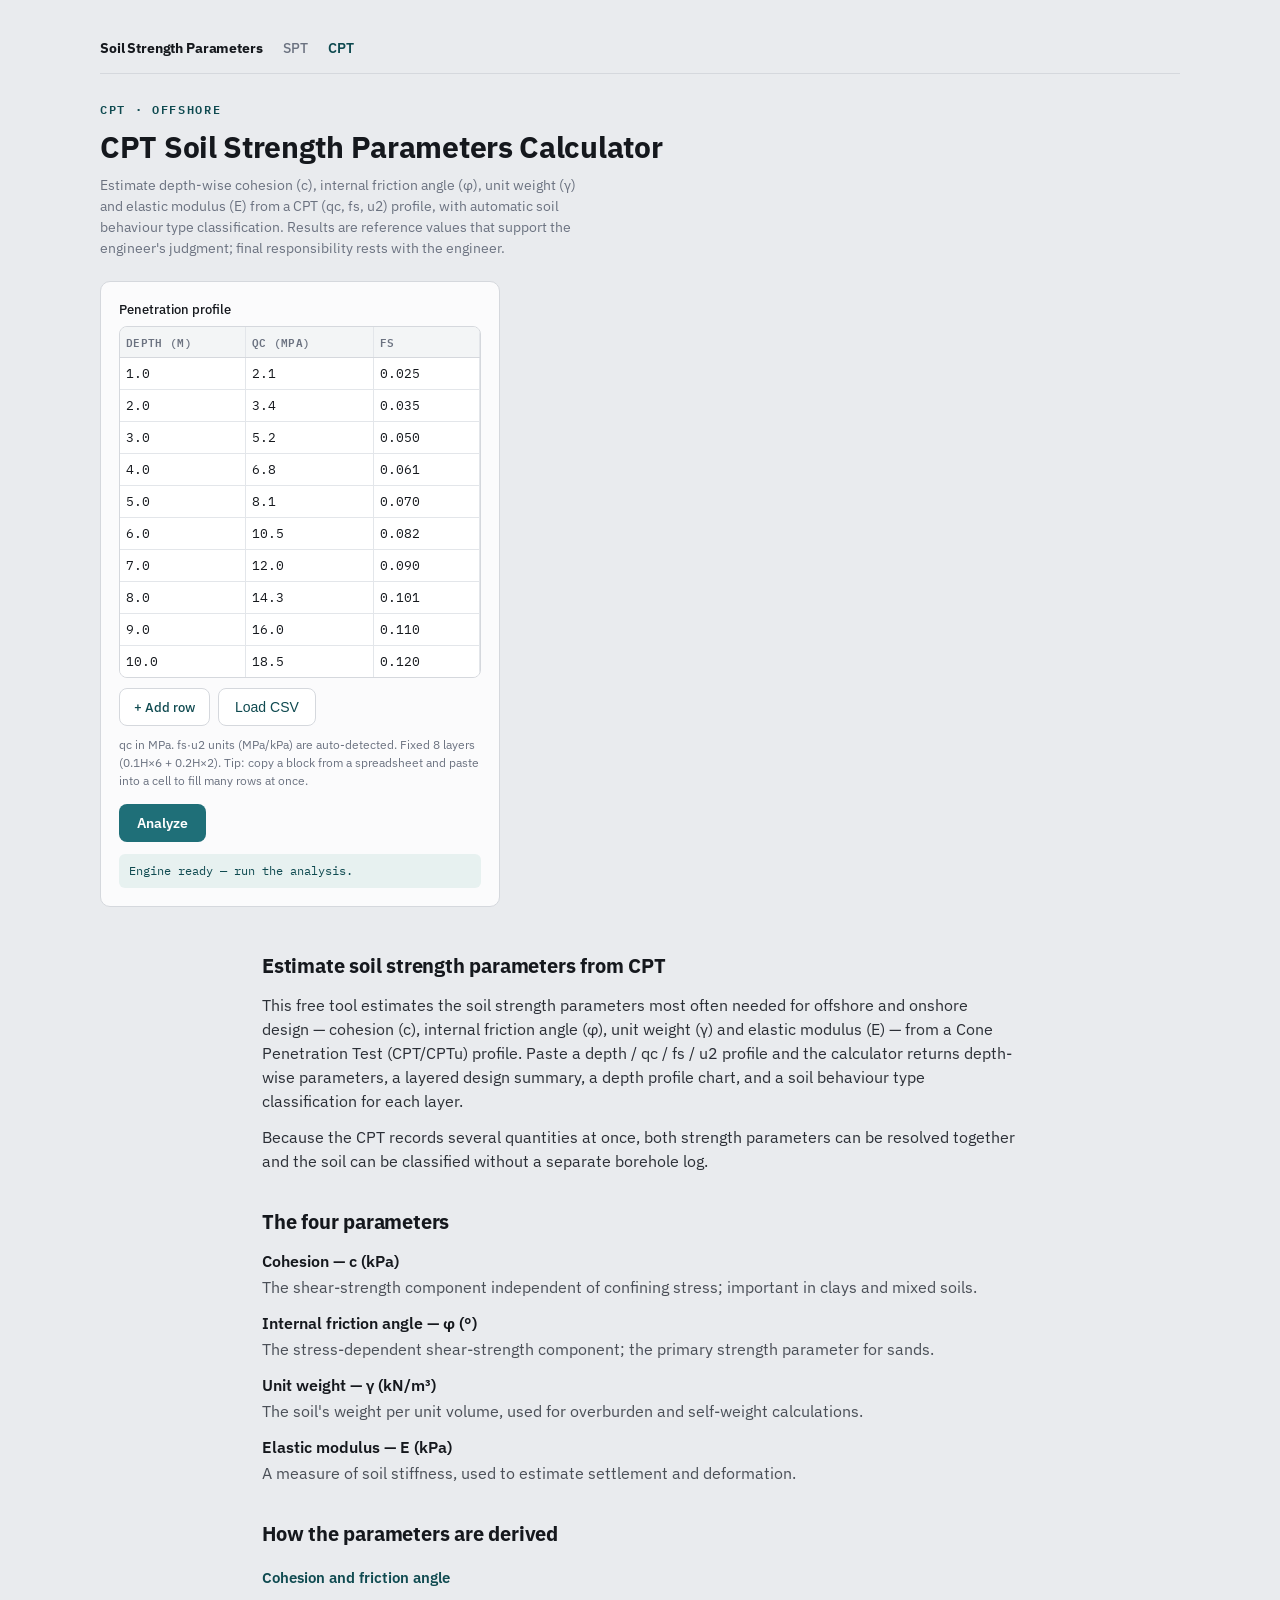
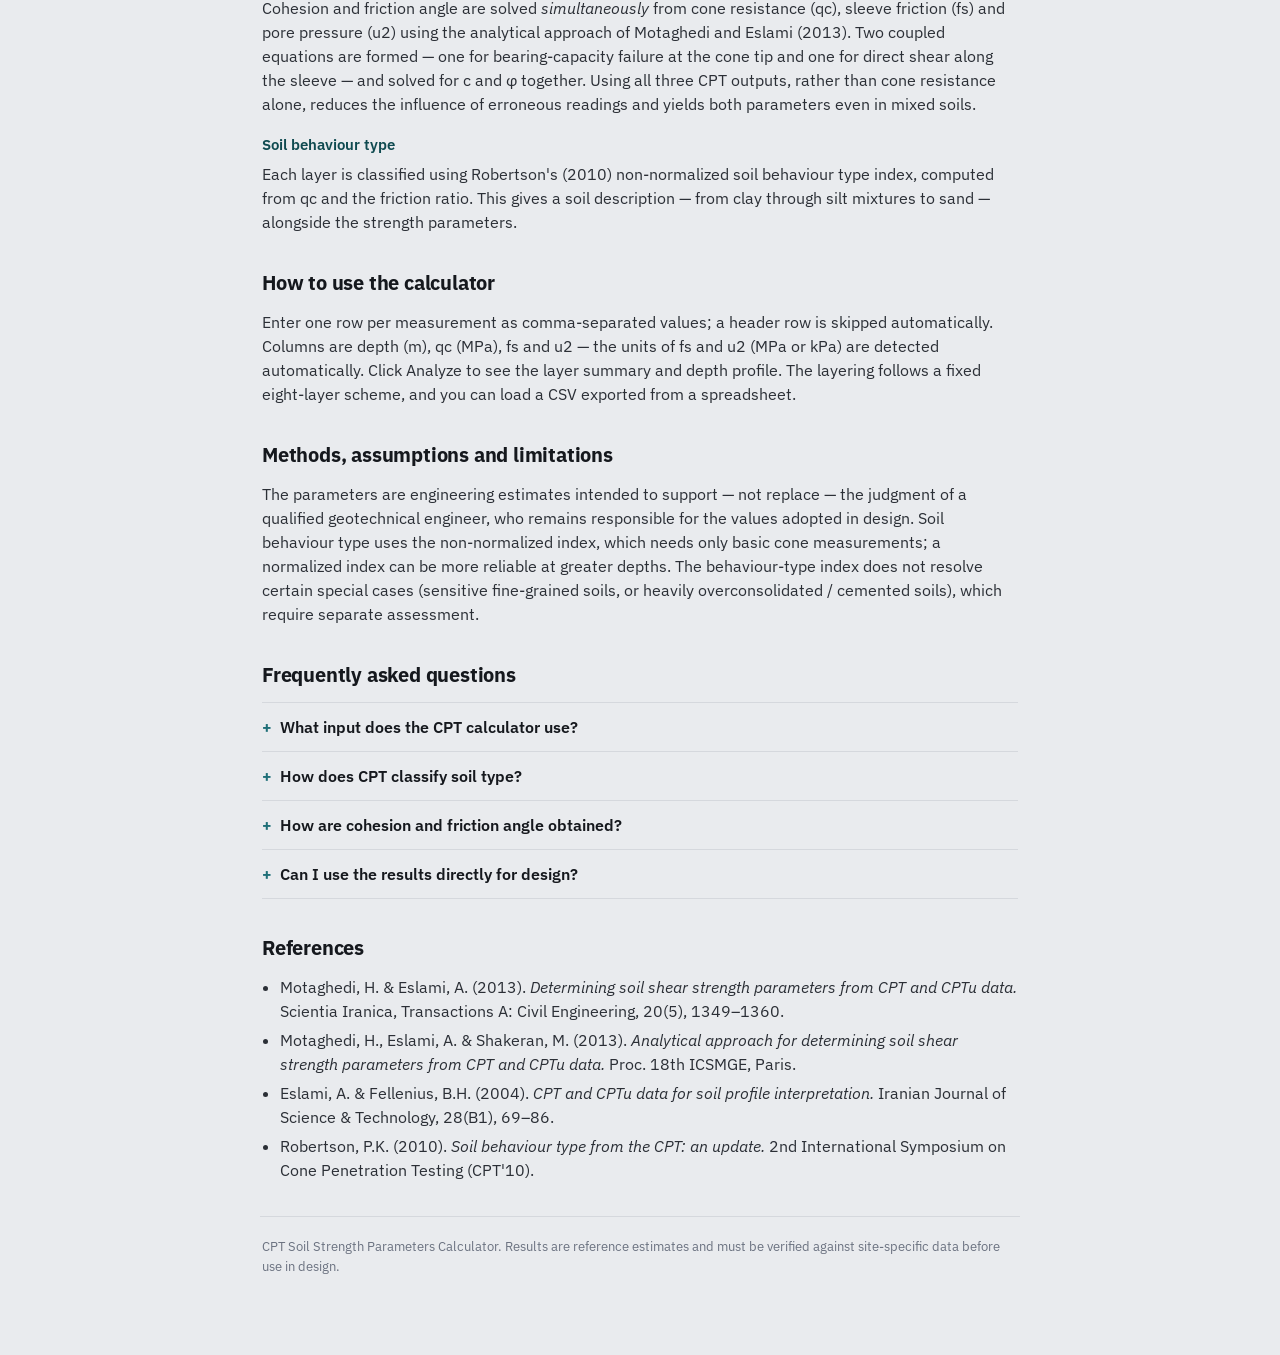
==== cpt.html @ 76f313d6 "fix laptop grid overflow, pin table width" ====
<!doctype html>
<html lang="en">
<head>
<meta charset="utf-8">
<meta name="viewport" content="width=device-width, initial-scale=1">
<title>CPT Soil Strength Parameters Calculator — c, φ, γ, E &amp; soil type</title>
<meta name="description" content="Free browser tool to estimate soil strength parameters — cohesion (c), friction angle (φ), unit weight (γ), elastic modulus (E) — from a CPT (qc, fs, u2) profile, with Robertson soil behaviour type classification.">
<meta name="keywords" content="CPT soil strength parameters, CPT cohesion friction angle, CPT soil behaviour type, CPTu shear strength, geotechnical design parameters">
<link rel="canonical" href="https://soil-strength-tools.pages.dev/cpt.html">
<meta property="og:type" content="website">
<meta property="og:title" content="CPT Soil Strength Parameters Calculator">
<meta property="og:description" content="Estimate cohesion, friction angle, unit weight and elastic modulus from a CPT profile, with soil behaviour type classification.">
<meta property="og:url" content="https://soil-strength-tools.pages.dev/cpt.html">
<meta name="twitter:card" content="summary">
<script type="application/ld+json">
{"@context":"https://schema.org","@type":"SoftwareApplication","name":"CPT Soil Strength Parameters Calculator","applicationCategory":"EngineeringApplication","operatingSystem":"Web browser","description":"Estimates soil strength parameters (cohesion, friction angle, unit weight, elastic modulus) from a CPT (qc, fs, u2) profile, with Robertson soil behaviour type classification.","offers":{"@type":"Offer","price":"0","priceCurrency":"USD"}}
</script>
<script type="application/ld+json">
{"@context":"https://schema.org","@type":"FAQPage","mainEntity":[
{"@type":"Question","name":"What input does the CPT calculator use?","acceptedAnswer":{"@type":"Answer","text":"One row per measurement: depth (m), qc (MPa), fs and u2 (units auto-detected). Outputs are cohesion c (kPa), friction angle phi (degrees), unit weight gamma (kN/m3), elastic modulus E (kPa) and soil behaviour type."}},
{"@type":"Question","name":"How does CPT classify soil type?","acceptedAnswer":{"@type":"Answer","text":"Because the CPT measures cone resistance, sleeve friction and pore pressure together, soil behaviour type can be classified automatically. This tool uses Robertson's (2010) non-normalized soil behaviour type index."}},
{"@type":"Question","name":"How are cohesion and friction angle obtained?","acceptedAnswer":{"@type":"Answer","text":"Both are solved simultaneously from qc, fs and u2 using the analytical bearing-capacity approach of Motaghedi and Eslami (2013), which combines tip bearing-capacity failure with direct shear along the sleeve."}},
{"@type":"Question","name":"Can I use the results directly for design?","acceptedAnswer":{"@type":"Answer","text":"The values are reference estimates that support engineering judgment. A qualified geotechnical engineer should verify them against site-specific data before use in design."}}
]}
</script>
<link rel="preconnect" href="https://fonts.googleapis.com">
<link rel="preconnect" href="https://fonts.gstatic.com" crossorigin>
<link href="https://fonts.googleapis.com/css2?family=IBM+Plex+Mono:wght@400;500;600&family=IBM+Plex+Sans:wght@400;500;600;700&display=swap" rel="stylesheet">
<link rel="stylesheet" href="./styles.css?v=4">
</head>
<body>
<nav class="nav">
  <a class="brand" href="./index.html">Soil Strength Parameters</a>
  <a href="./spt.html">SPT</a>
  <a href="./cpt.html" class="active">CPT</a>
  <span class="spacer"></span>
</nav>

<div class="wrap">
  <header>
    <p class="eyebrow">CPT · Offshore</p>
    <h1>CPT Soil Strength Parameters Calculator</h1>
    <p class="sub">Estimate depth-wise cohesion (c), internal friction angle (φ), unit weight (γ) and elastic modulus (E) from a CPT (qc, fs, u2) profile, with automatic soil behaviour type classification. Results are reference values that support the engineer's judgment; final responsibility rests with the engineer.</p>
  </header>

  <div class="grid">
    <section class="card">
      <label class="field">Penetration profile</label>
      <div class="tablewrap"><table class="input-table" id="inputTable"></table></div>
      <div class="table-controls">
        <button class="addbtn" id="addrow" type="button">+ Add row</button>
        <button class="filebtn" id="pick" type="button">Load CSV</button>
        <input id="file" type="file" accept=".csv,text/csv" hidden>
      </div>
      <p class="hint">qc in MPa. fs·u2 units (MPa/kPa) are auto-detected. Fixed 8 layers (0.1H×6 + 0.2H×2). Tip: copy a block from a spreadsheet and paste into a cell to fill many rows at once.</p>
      <div class="row">
        <button class="go" id="run" disabled>Analyze</button>
      </div>
      <div id="status" class="status warn">Loading engine…</div>
    </section>

    <section class="card results" id="results">
      <h2>Depth Profile</h2>
      <div class="legend hidden" id="legend"></div>
      <div class="scroll"><div id="chart"></div></div>
      <h2 style="margin-top:22px">Layer Summary</h2>
      <div class="scroll"><table id="table"></table></div>
    </section>
  </div>

  <article class="content">
    <section>
      <h2>Estimate soil strength parameters from CPT</h2>
      <p>This free tool estimates the soil strength parameters most often needed for offshore and onshore design — cohesion (c), internal friction angle (φ), unit weight (γ) and elastic modulus (E) — from a Cone Penetration Test (CPT/CPTu) profile. Paste a depth / qc / fs / u2 profile and the calculator returns depth-wise parameters, a layered design summary, a depth profile chart, and a soil behaviour type classification for each layer.</p>
      <p>Because the CPT records several quantities at once, both strength parameters can be resolved together and the soil can be classified without a separate borehole log.</p>
    </section>

    <section>
      <h2>The four parameters</h2>
      <dl>
        <dt>Cohesion — c (kPa)</dt>
        <dd>The shear-strength component independent of confining stress; important in clays and mixed soils.</dd>
        <dt>Internal friction angle — φ (°)</dt>
        <dd>The stress-dependent shear-strength component; the primary strength parameter for sands.</dd>
        <dt>Unit weight — γ (kN/m³)</dt>
        <dd>The soil's weight per unit volume, used for overburden and self-weight calculations.</dd>
        <dt>Elastic modulus — E (kPa)</dt>
        <dd>A measure of soil stiffness, used to estimate settlement and deformation.</dd>
      </dl>
    </section>

    <section>
      <h2>How the parameters are derived</h2>
      <h3>Cohesion and friction angle</h3>
      <p>Cohesion and friction angle are solved <em>simultaneously</em> from cone resistance (qc), sleeve friction (fs) and pore pressure (u2) using the analytical approach of Motaghedi and Eslami (2013). Two coupled equations are formed — one for bearing-capacity failure at the cone tip and one for direct shear along the sleeve — and solved for c and φ together. Using all three CPT outputs, rather than cone resistance alone, reduces the influence of erroneous readings and yields both parameters even in mixed soils.</p>
      <h3>Soil behaviour type</h3>
      <p>Each layer is classified using Robertson's (2010) non-normalized soil behaviour type index, computed from qc and the friction ratio. This gives a soil description — from clay through silt mixtures to sand — alongside the strength parameters.</p>
    </section>

    <section>
      <h2>How to use the calculator</h2>
      <p>Enter one row per measurement as comma-separated values; a header row is skipped automatically. Columns are depth (m), qc (MPa), fs and u2 — the units of fs and u2 (MPa or kPa) are detected automatically. Click Analyze to see the layer summary and depth profile. The layering follows a fixed eight-layer scheme, and you can load a CSV exported from a spreadsheet.</p>
    </section>

    <section>
      <h2>Methods, assumptions and limitations</h2>
      <p>The parameters are engineering estimates intended to support — not replace — the judgment of a qualified geotechnical engineer, who remains responsible for the values adopted in design. Soil behaviour type uses the non-normalized index, which needs only basic cone measurements; a normalized index can be more reliable at greater depths. The behaviour-type index does not resolve certain special cases (sensitive fine-grained soils, or heavily overconsolidated / cemented soils), which require separate assessment.</p>
    </section>

    <section>
      <h2>Frequently asked questions</h2>
      <div class="faq">
        <details><summary>What input does the CPT calculator use?</summary>
          <p>One row per measurement: depth (m), qc (MPa), fs and u2 (units auto-detected). Outputs are cohesion c (kPa), friction angle φ (°), unit weight γ (kN/m³), elastic modulus E (kPa) and soil behaviour type.</p></details>
        <details><summary>How does CPT classify soil type?</summary>
          <p>Because the CPT measures cone resistance, sleeve friction and pore pressure together, soil behaviour type can be classified automatically. This tool uses Robertson's (2010) non-normalized soil behaviour type index.</p></details>
        <details><summary>How are cohesion and friction angle obtained?</summary>
          <p>Both are solved simultaneously from qc, fs and u2 using the analytical bearing-capacity approach of Motaghedi and Eslami (2013), which combines tip bearing-capacity failure with direct shear along the sleeve.</p></details>
        <details><summary>Can I use the results directly for design?</summary>
          <p>The values are reference estimates that support engineering judgment. A qualified geotechnical engineer should verify them against site-specific data before use in design.</p></details>
      </div>
    </section>

    <section>
      <h2>References</h2>
      <ul>
        <li>Motaghedi, H. &amp; Eslami, A. (2013). <em>Determining soil shear strength parameters from CPT and CPTu data.</em> Scientia Iranica, Transactions A: Civil Engineering, 20(5), 1349–1360.</li>
        <li>Motaghedi, H., Eslami, A. &amp; Shakeran, M. (2013). <em>Analytical approach for determining soil shear strength parameters from CPT and CPTu data.</em> Proc. 18th ICSMGE, Paris.</li>
        <li>Eslami, A. &amp; Fellenius, B.H. (2004). <em>CPT and CPTu data for soil profile interpretation.</em> Iranian Journal of Science &amp; Technology, 28(B1), 69–86.</li>
        <li>Robertson, P.K. (2010). <em>Soil behaviour type from the CPT: an update.</em> 2nd International Symposium on Cone Penetration Testing (CPT'10).</li>
      </ul>
    </section>
  </article>
</div>

<footer>
  CPT Soil Strength Parameters Calculator. Results are reference estimates and must be verified against site-specific data before use in design.
</footer>

<script type="module">
  import { initTool } from './app.js?v=4';
  initTool({
    engine: './cpt_core.js',
    soilColumn: false, sbtColumn: true,
    columns: [
      { key: 'depth', label: 'Depth (m)', type: 'number', width: 78 },
      { key: 'qc',    label: 'qc (MPa)',  type: 'number', width: 80 },
      { key: 'fs',    label: 'fs',        type: 'number', width: 66 },
      { key: 'u2',    label: 'u2',        type: 'number', width: 66 },
    ],
    rows: [
      { depth: '1.0',  qc: '2.1',  fs: '0.025', u2: '0.10' },
      { depth: '2.0',  qc: '3.4',  fs: '0.035', u2: '0.15' },
      { depth: '3.0',  qc: '5.2',  fs: '0.050', u2: '0.20' },
      { depth: '4.0',  qc: '6.8',  fs: '0.061', u2: '0.22' },
      { depth: '5.0',  qc: '8.1',  fs: '0.070', u2: '0.25' },
      { depth: '6.0',  qc: '10.5', fs: '0.082', u2: '0.28' },
      { depth: '7.0',  qc: '12.0', fs: '0.090', u2: '0.30' },
      { depth: '8.0',  qc: '14.3', fs: '0.101', u2: '0.33' },
      { depth: '9.0',  qc: '16.0', fs: '0.110', u2: '0.35' },
      { depth: '10.0', qc: '18.5', fs: '0.120', u2: '0.38' },
    ],
  });
</script>
</body>
</html>
---- styles.css ----
:root{
  --bg:#E9EBEE; --panel:#FBFBFC; --ink:#15181D; --muted:#6B7280;
  --line:#D5D8DD; --grid:#E3E6EA;
  --clay:#1F6F78; --sand:#C9A14A; --neutral:#9AA3AB;
  --action:#1F6F78; --action-ink:#0F4A50;
  --radius:10px;
  --sans:'IBM Plex Sans',system-ui,-apple-system,sans-serif;
  --mono:'IBM Plex Mono',ui-monospace,'SF Mono',Menlo,monospace;
}
*{box-sizing:border-box}
html,body{margin:0}
body{background:var(--bg);color:var(--ink);font-family:var(--sans);line-height:1.5;
  -webkit-font-smoothing:antialiased;padding:clamp(16px,3vw,40px)}
.wrap{max-width:1080px;margin:0 auto}

/* top nav */
.nav{max-width:1080px;margin:0 auto 26px;display:flex;align-items:center;gap:20px;font-size:14px;
  border-bottom:1px solid var(--line);padding-bottom:14px}
.nav .brand{font-weight:700;letter-spacing:-.01em;text-decoration:none;color:var(--ink)}
.nav a{color:var(--muted);text-decoration:none;font-weight:500}
.nav a:hover{color:var(--ink)}
.nav a.active{color:var(--action-ink);font-weight:600}
.nav .spacer{flex:1}

header{margin-bottom:22px}
.eyebrow{font-family:var(--mono);font-size:12px;letter-spacing:.14em;text-transform:uppercase;
  color:var(--action-ink);font-weight:600;margin:0 0 6px}
h1{font-size:clamp(22px,3.5vw,30px);font-weight:700;margin:0;letter-spacing:-.01em}
.sub{color:var(--muted);margin:6px 0 0;max-width:62ch;font-size:14px}

.grid{display:grid;grid-template-columns:400px minmax(0,1fr);gap:20px;align-items:start}
.grid > *{min-width:0}
@media (max-width:820px){.grid{grid-template-columns:1fr}}

.card{background:var(--panel);border:1px solid var(--line);border-radius:var(--radius);padding:18px}
.card h2{font-size:13px;font-weight:600;margin:0 0 12px;letter-spacing:.02em;
  font-family:var(--mono);text-transform:uppercase;color:var(--muted)}

/* hub method cards */
.methods{display:grid;grid-template-columns:1fr 1fr;gap:20px;margin-top:8px}
@media (max-width:700px){.methods{grid-template-columns:1fr}}
.method{display:block;text-decoration:none;color:inherit;background:var(--panel);border:1px solid var(--line);
  border-radius:var(--radius);padding:22px;transition:border-color .15s, box-shadow .15s}
.method:hover{border-color:var(--action);box-shadow:0 2px 10px rgba(0,0,0,.05)}
.method .k{font-family:var(--mono);font-size:12px;letter-spacing:.1em;text-transform:uppercase;color:var(--action-ink);font-weight:600}
.method h2{font-size:19px;font-weight:700;margin:8px 0 6px}
.method p{margin:0;color:#4a4f57;font-size:14px}
.method .go-link{display:inline-block;margin-top:14px;color:var(--action-ink);font-weight:600;font-size:14px}

label.field{display:block;font-size:13px;font-weight:500;margin:0 0 6px}
textarea{width:100%;min-height:200px;resize:vertical;font-family:var(--mono);font-size:13px;
  border:1px solid var(--line);border-radius:8px;padding:10px;background:#fff;color:var(--ink);line-height:1.55}
.row{display:flex;gap:12px;align-items:end;margin-top:14px;flex-wrap:wrap}
.num{display:flex;flex-direction:column;gap:6px}
.num input{width:96px;font-family:var(--mono);font-size:14px;padding:8px 10px;border:1px solid var(--line);border-radius:8px;background:#fff}
.hint{font-size:12px;color:var(--muted);margin-top:10px}
.hint code{font-family:var(--mono);background:#EEF0F2;padding:1px 5px;border-radius:4px}

button.go{font-family:var(--sans);font-weight:600;font-size:14px;cursor:pointer;background:var(--action);
  color:#fff;border:none;border-radius:8px;padding:10px 18px;transition:background .15s}
button.go:hover{background:var(--action-ink)}
button.go:disabled{background:#9AA3AB;cursor:not-allowed}
.filebtn{background:#fff;color:var(--action-ink);border:1px solid var(--line);font-weight:500;
  border-radius:8px;padding:10px 16px;cursor:pointer;font-size:14px}
.filebtn:hover{background:#F3F5F6}
:focus-visible{outline:2px solid var(--action);outline-offset:2px}

.status{font-family:var(--mono);font-size:12px;margin-top:12px;padding:8px 10px;border-radius:6px}
.status.ok{background:#E7F1F0;color:var(--action-ink)}
.status.warn{background:#FBF0E6;color:#8A4B1F}
.status.err{background:#FBE9E9;color:#9B2C2C}

.results{display:none}
.results.show{display:block}
.legend{display:flex;gap:18px;font-size:12px;color:var(--muted);margin:0 0 10px;font-family:var(--mono);flex-wrap:wrap}
.legend.hidden{display:none}
.swatch{display:inline-block;width:11px;height:11px;border-radius:2px;vertical-align:middle;margin-right:5px}

.scroll{overflow-x:auto}
table{border-collapse:collapse;width:100%;font-family:var(--mono);font-size:13px;min-width:520px}
th,td{text-align:right;padding:7px 12px;border-bottom:1px solid var(--grid);white-space:nowrap}
th{color:var(--muted);font-weight:600;font-size:11px;letter-spacing:.04em;text-transform:uppercase;border-bottom:1px solid var(--line)}
th.l,td.l{text-align:left}
td.soil-clay{color:var(--clay);font-weight:600}
td.soil-sand{color:var(--sand);font-weight:600}
tbody tr:hover{background:#F4F6F7}

svg{display:block;max-width:100%;height:auto}
.panel-title{font-family:var(--mono);font-size:11px;fill:var(--muted);font-weight:600}
.axis-label{font-family:var(--mono);font-size:10px;fill:var(--muted)}
.gridline{stroke:var(--grid);stroke-width:1}
.curve{fill:none;stroke-width:1.8}

/* SEO content */
.content{max-width:760px;margin:44px auto 0;padding:0 2px}
.content section{margin-bottom:34px}
.content h2{font-size:20px;font-weight:700;letter-spacing:-.01em;margin:0 0 12px}
.content h3{font-size:15px;font-weight:600;margin:18px 0 6px;color:var(--action-ink)}
.content p{margin:0 0 12px;color:#2b2f36}
.content dl{margin:0}
.content dt{font-weight:600;margin-top:12px}
.content dd{margin:2px 0 0 0;color:#4a4f57}
.content ul{margin:0;padding-left:18px;color:#2b2f36}
.content li{margin:5px 0}
.content a{color:var(--action-ink)}
.faq details{border-top:1px solid var(--line);padding:12px 0}
.faq details:last-child{border-bottom:1px solid var(--line)}
.faq summary{font-weight:600;cursor:pointer;list-style:none;display:flex;gap:8px}
.faq summary::-webkit-details-marker{display:none}
.faq summary::before{content:'+';color:var(--action);font-weight:700}
.faq details[open] summary::before{content:'\2013'}
.faq p{margin:10px 0 2px;color:#4a4f57}
footer{max-width:760px;margin:24px auto 40px;padding:20px 2px 0;border-top:1px solid var(--line);font-size:13px;color:var(--muted)}

/* editable input table */
.tablewrap{border:1px solid var(--line);border-radius:8px;overflow-x:auto;background:#fff;width:fit-content;max-width:100%}
table.input-table{width:auto;border-collapse:collapse;table-layout:fixed;font-family:var(--mono);font-size:13px}
table.input-table th{background:#F3F5F6;color:var(--muted);font-weight:600;font-size:11px;
  text-transform:uppercase;letter-spacing:.03em;padding:7px 6px !important;text-align:left !important;border-bottom:1px solid var(--line);border-right:1px solid var(--grid);white-space:nowrap;overflow:hidden;text-overflow:ellipsis}
table.input-table td{padding:0 !important;border-bottom:1px solid var(--grid);border-right:1px solid var(--grid);white-space:normal !important}
table.input-table th:last-child,table.input-table td:last-child{border-right:none}
table.input-table tbody tr:last-child td{border-bottom:none}
table.input-table input,table.input-table select{
  width:100%;min-width:0;border:none;background:transparent;font-family:var(--mono);font-size:13px;
  padding:7px 6px;color:var(--ink)}
table.input-table select{cursor:pointer}
table.input-table input:focus,table.input-table select:focus{outline:2px solid var(--action);outline-offset:-2px;border-radius:4px}
table.input-table th:last-child,table.input-table td.rm{width:34px;text-align:center;padding-left:0;padding-right:0}
.rmbtn{border:none;background:transparent;color:var(--muted);cursor:pointer;font-size:16px;line-height:1;padding:6px 8px}
.rmbtn:hover{color:#9B2C2C}
.table-controls{display:flex;gap:8px;margin-top:10px;flex-wrap:wrap}
.addbtn{background:#fff;color:var(--action-ink);border:1px solid var(--line);font-weight:500;
  border-radius:8px;padding:8px 14px;cursor:pointer;font-size:13px;font-family:var(--sans)}
.addbtn:hover{background:#F3F5F6}
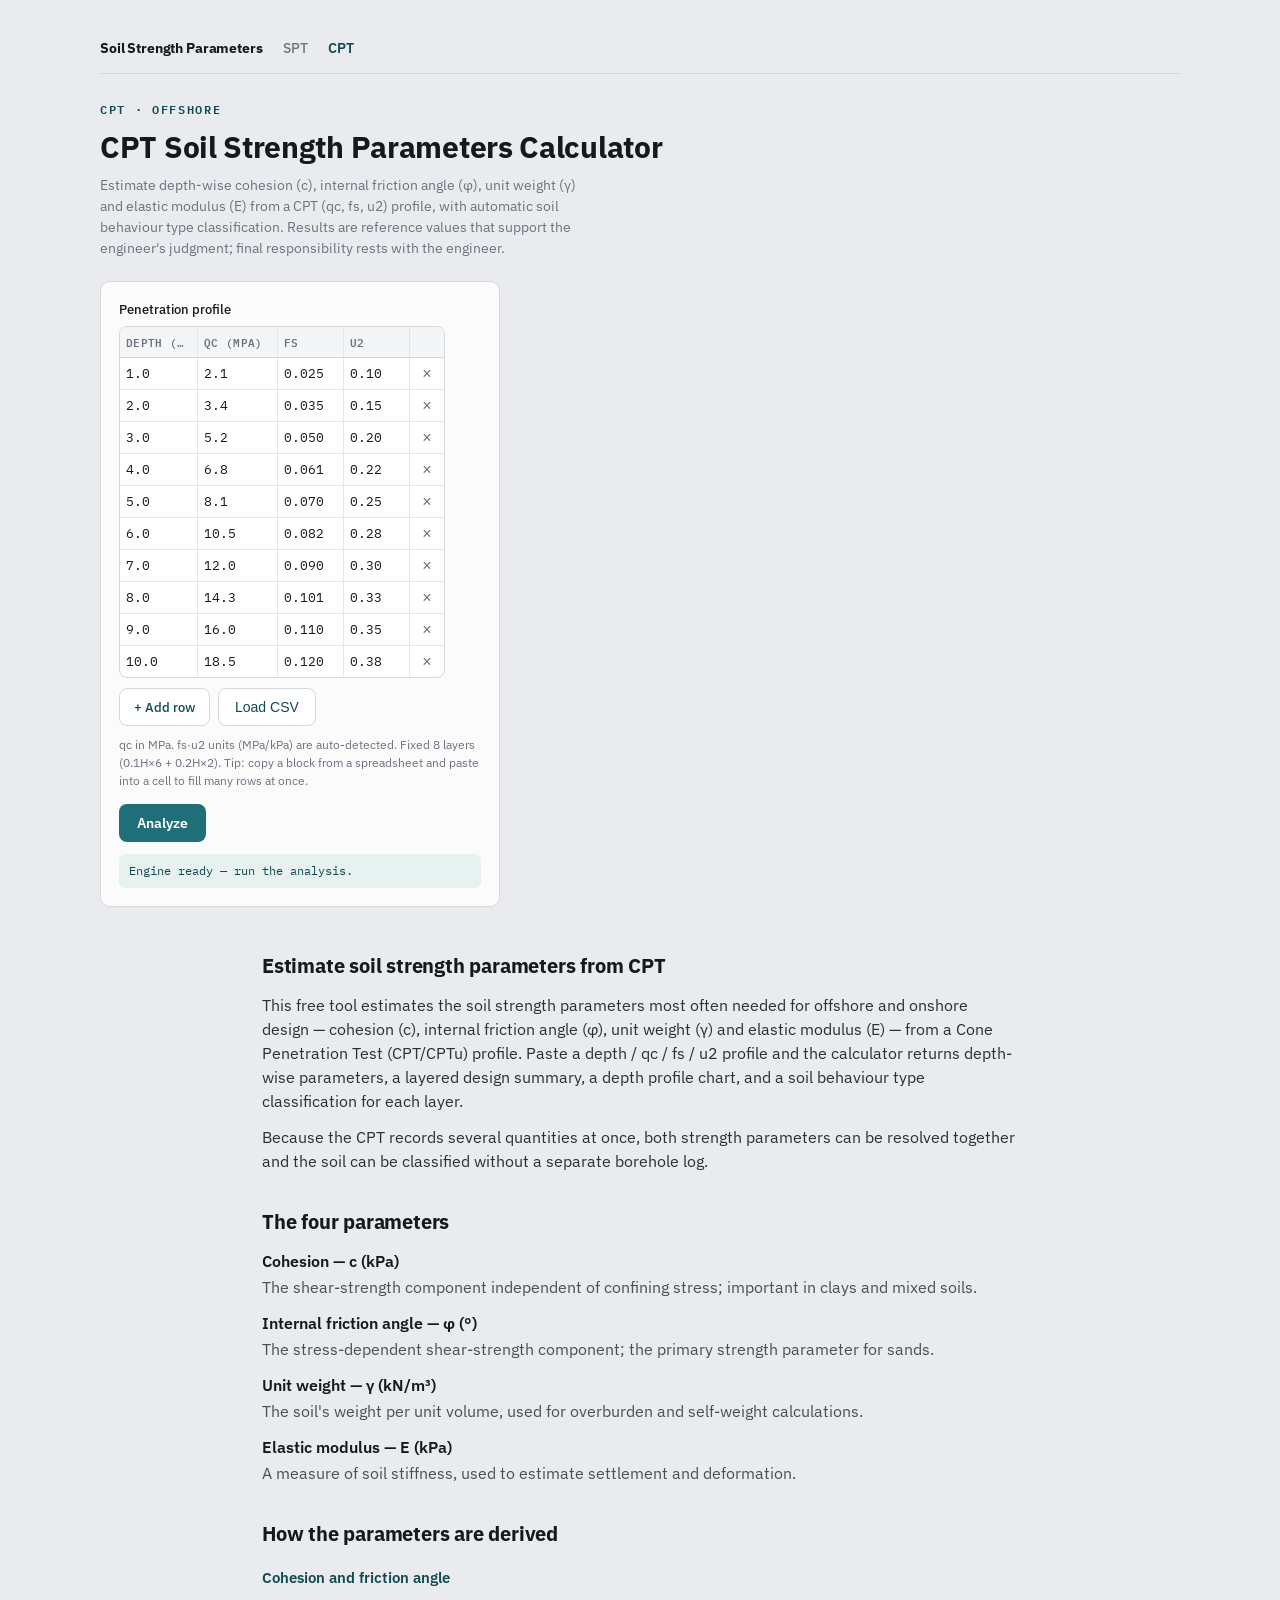
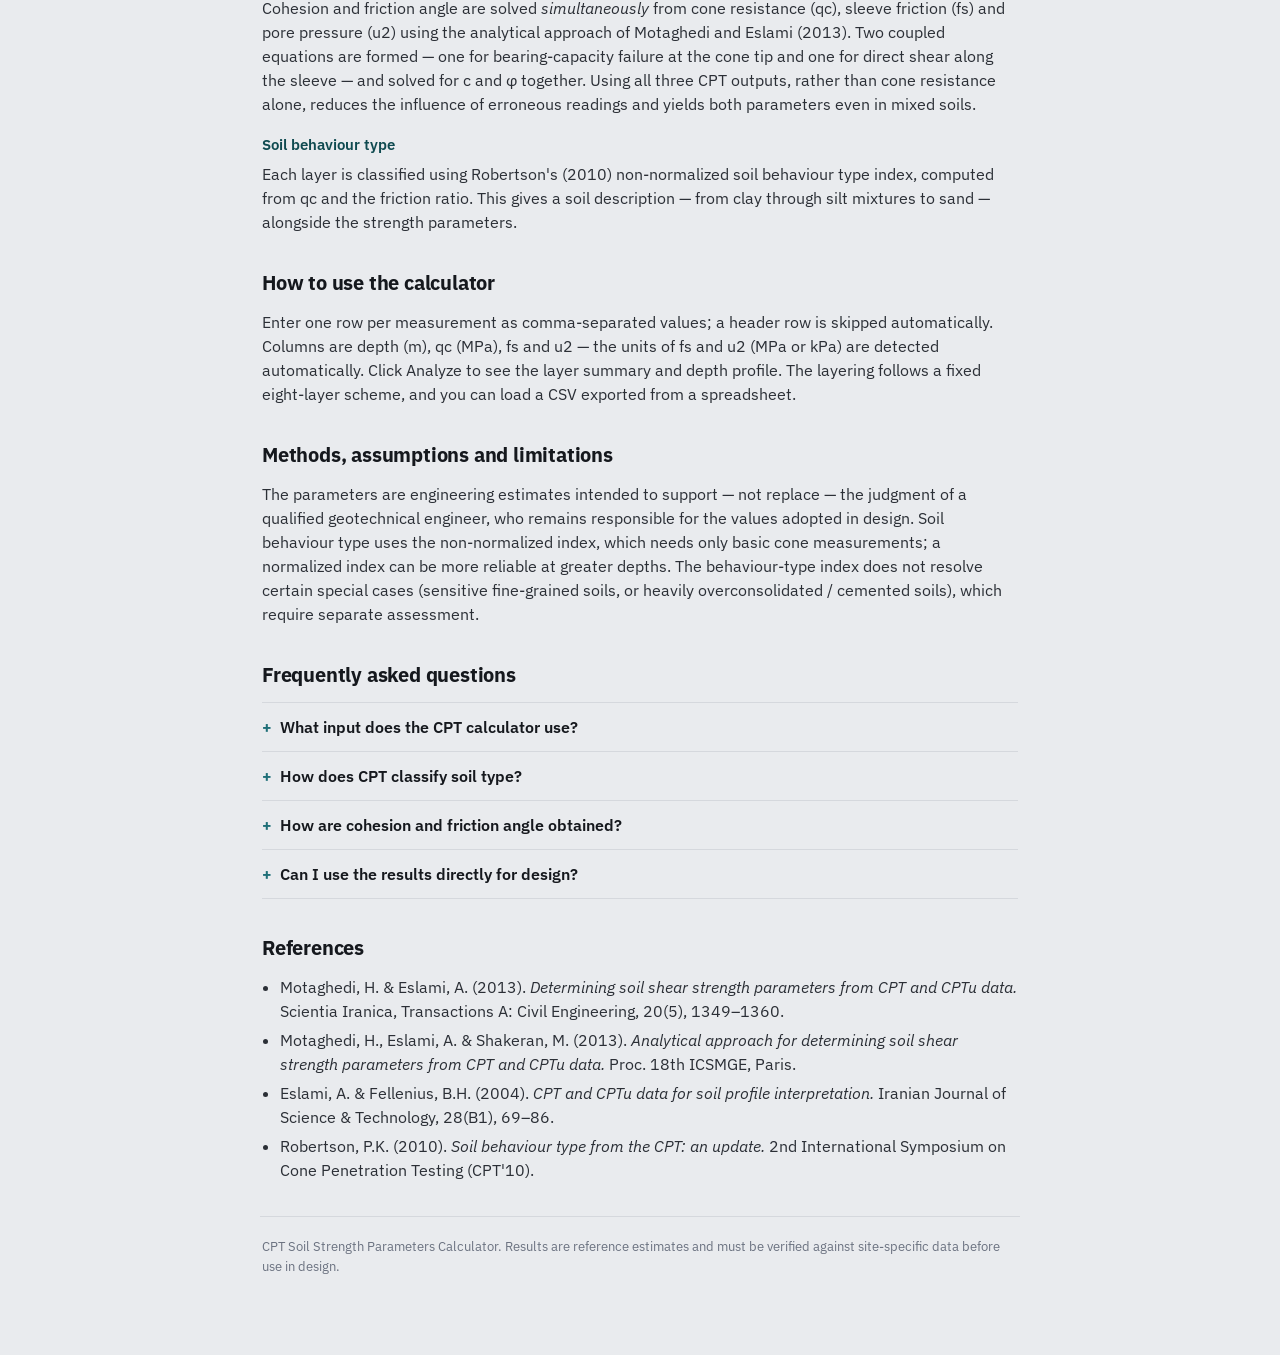
==== commit bff6527c: "replace table input with CSS grid (no overflow)" ====
--- a/cpt.html
+++ b/cpt.html
@@ -26,7 +26,7 @@
 <link rel="preconnect" href="https://fonts.googleapis.com">
 <link rel="preconnect" href="https://fonts.gstatic.com" crossorigin>
 <link href="https://fonts.googleapis.com/css2?family=IBM+Plex+Mono:wght@400;500;600&family=IBM+Plex+Sans:wght@400;500;600;700&display=swap" rel="stylesheet">
-<link rel="stylesheet" href="./styles.css?v=4">
+<link rel="stylesheet" href="./styles.css?v=5">
 </head>
 <body>
 <nav class="nav">
@@ -46,7 +46,7 @@
   <div class="grid">
     <section class="card">
       <label class="field">Penetration profile</label>
-      <div class="tablewrap"><table class="input-table" id="inputTable"></table></div>
+      <div class="tablewrap"><div class="input-grid" id="inputTable"></div></div>
       <div class="table-controls">
         <button class="addbtn" id="addrow" type="button">+ Add row</button>
         <button class="filebtn" id="pick" type="button">Load CSV</button>
@@ -138,7 +138,7 @@
 </footer>
 
 <script type="module">
-  import { initTool } from './app.js?v=4';
+  import { initTool } from './app.js?v=5';
   initTool({
     engine: './cpt_core.js',
     soilColumn: false, sbtColumn: true,
--- a/styles.css
+++ b/styles.css
@@ -113,19 +113,18 @@
 footer{max-width:760px;margin:24px auto 40px;padding:20px 2px 0;border-top:1px solid var(--line);font-size:13px;color:var(--muted)}
 
 /* editable input table */
-.tablewrap{border:1px solid var(--line);border-radius:8px;overflow-x:auto;background:#fff;width:fit-content;max-width:100%}
-table.input-table{width:auto;border-collapse:collapse;table-layout:fixed;font-family:var(--mono);font-size:13px}
-table.input-table th{background:#F3F5F6;color:var(--muted);font-weight:600;font-size:11px;
-  text-transform:uppercase;letter-spacing:.03em;padding:7px 6px !important;text-align:left !important;border-bottom:1px solid var(--line);border-right:1px solid var(--grid);white-space:nowrap;overflow:hidden;text-overflow:ellipsis}
-table.input-table td{padding:0 !important;border-bottom:1px solid var(--grid);border-right:1px solid var(--grid);white-space:normal !important}
-table.input-table th:last-child,table.input-table td:last-child{border-right:none}
-table.input-table tbody tr:last-child td{border-bottom:none}
-table.input-table input,table.input-table select{
-  width:100%;min-width:0;border:none;background:transparent;font-family:var(--mono);font-size:13px;
-  padding:7px 6px;color:var(--ink)}
-table.input-table select{cursor:pointer}
-table.input-table input:focus,table.input-table select:focus{outline:2px solid var(--action);outline-offset:-2px;border-radius:4px}
-table.input-table th:last-child,table.input-table td.rm{width:34px;text-align:center;padding-left:0;padding-right:0}
+.tablewrap{border:1px solid var(--line);border-radius:8px;overflow:hidden;background:#fff;width:fit-content;max-width:100%}
+.input-grid{font-family:var(--mono);font-size:13px;width:fit-content;min-width:0}
+.grid-row{display:grid;grid-template-columns:var(--cols);border-bottom:1px solid var(--grid)}
+.grid-row:last-child{border-bottom:none}
+.grid-head{background:#F3F5F6;border-bottom:1px solid var(--line)}
+.hcell{padding:7px 6px;color:var(--muted);font-weight:600;font-size:11px;text-transform:uppercase;letter-spacing:.03em;border-right:1px solid var(--grid);white-space:nowrap;overflow:hidden;text-overflow:ellipsis}
+.gcell{border-right:1px solid var(--grid);min-width:0;overflow:hidden}
+.hcell:last-child,.gcell:last-child{border-right:none}
+.gcell.rm{display:flex;align-items:center;justify-content:center}
+.input-grid input,.input-grid select{width:100%;min-width:0;border:none;background:transparent;font-family:var(--mono);font-size:13px;padding:7px 6px;color:var(--ink);box-sizing:border-box}
+.input-grid select{cursor:pointer}
+.input-grid input:focus,.input-grid select:focus{outline:2px solid var(--action);outline-offset:-2px;border-radius:4px}
 .rmbtn{border:none;background:transparent;color:var(--muted);cursor:pointer;font-size:16px;line-height:1;padding:6px 8px}
 .rmbtn:hover{color:#9B2C2C}
 .table-controls{display:flex;gap:8px;margin-top:10px;flex-wrap:wrap}
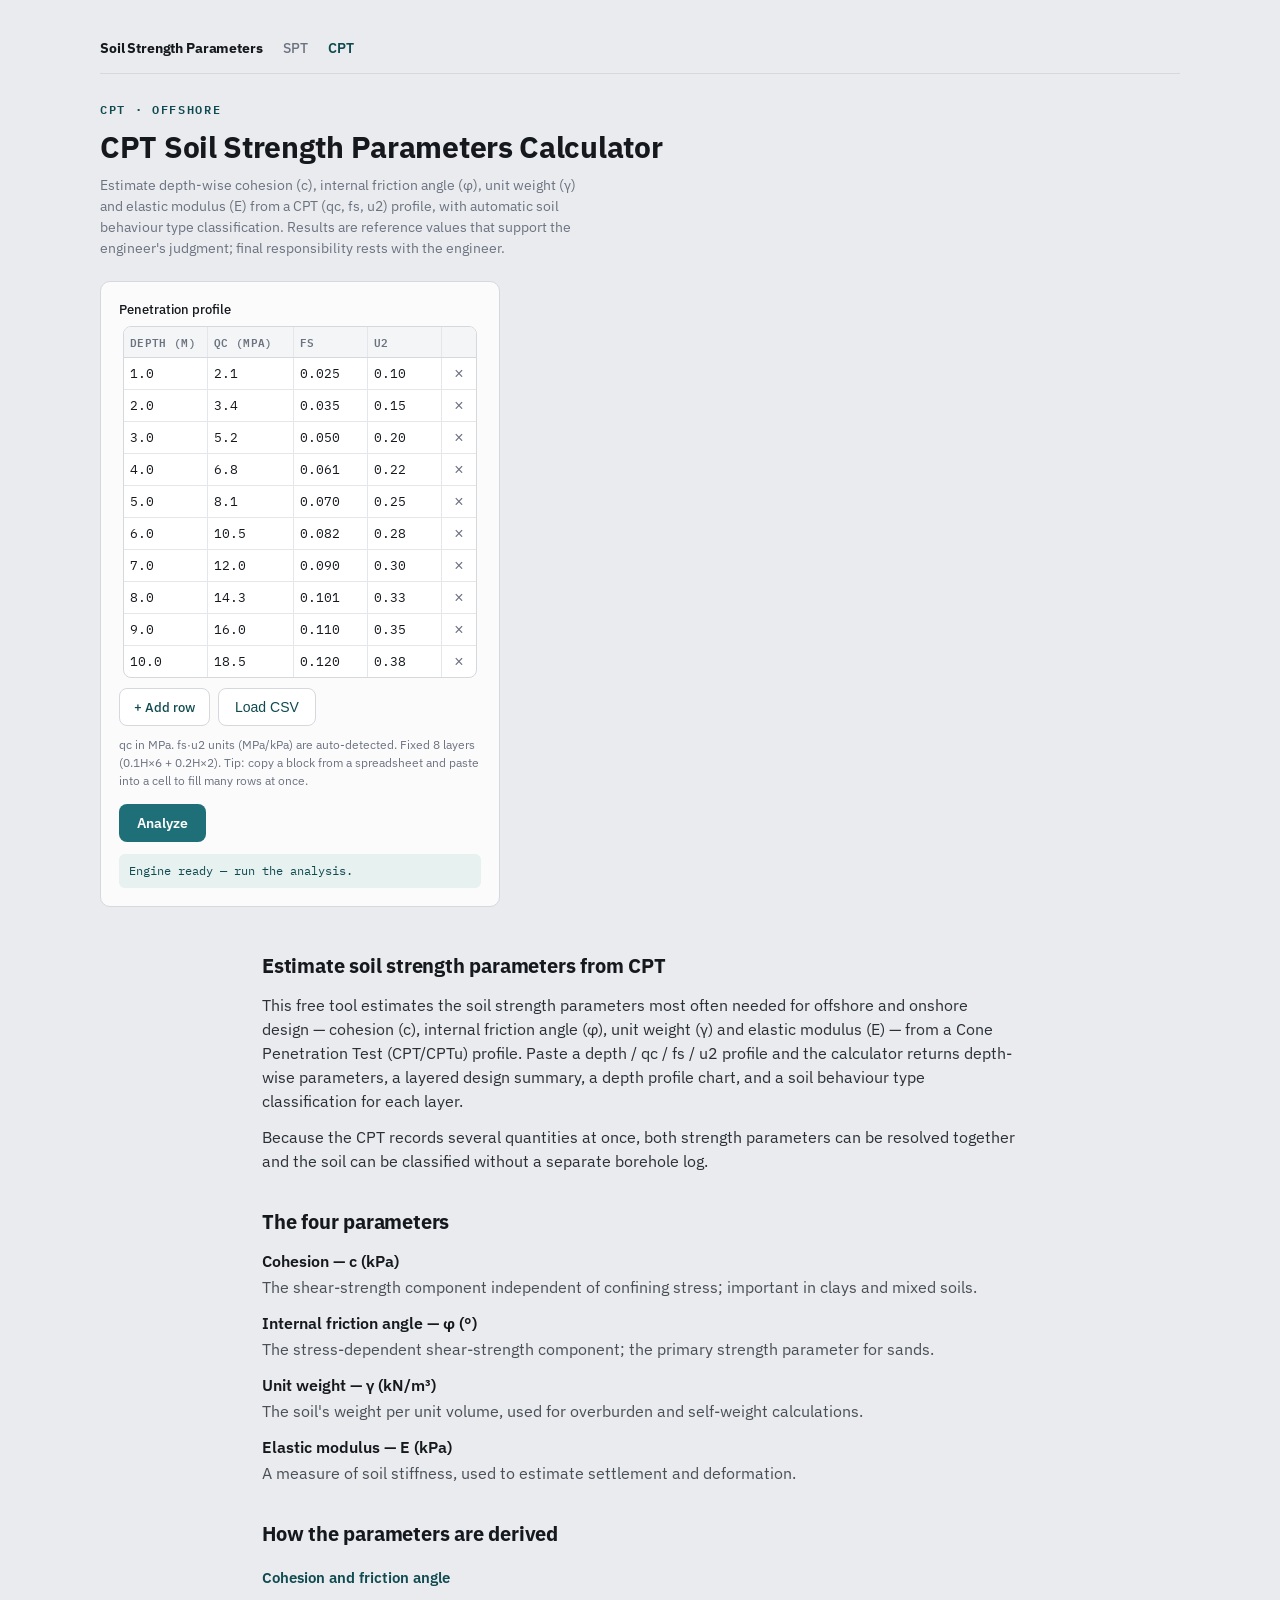
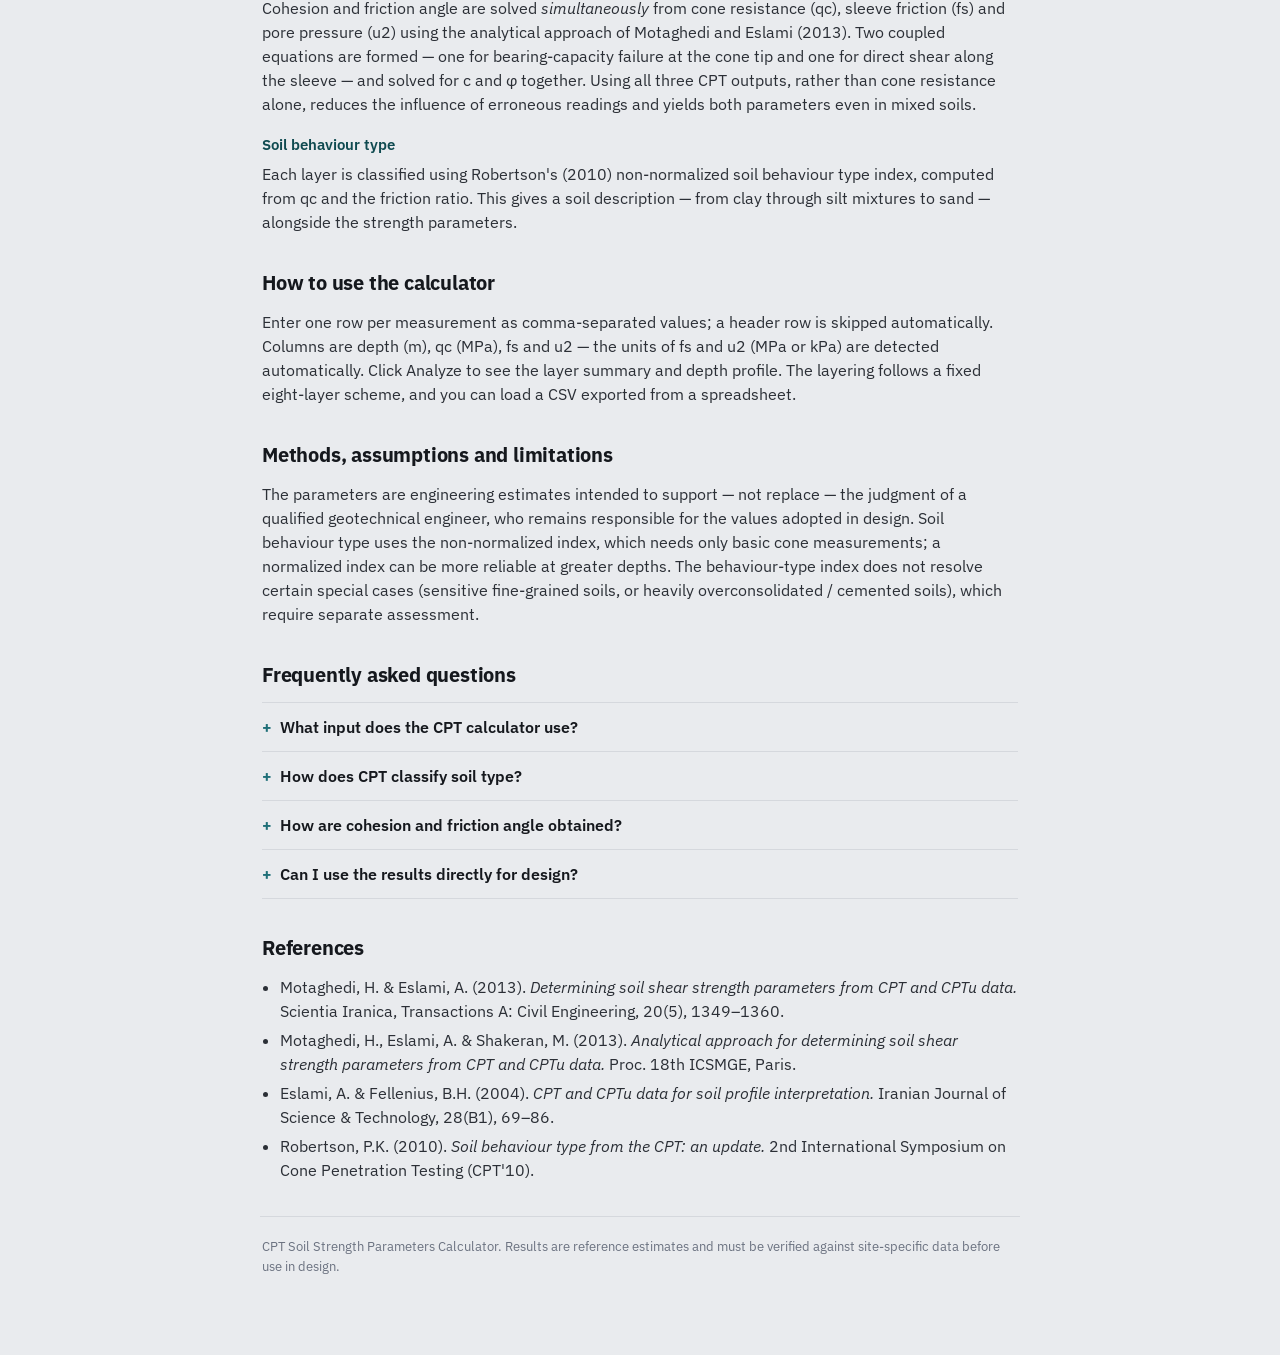
==== commit c9a80c6d: "center input table, balance margins" ====
--- a/cpt.html
+++ b/cpt.html
@@ -26,7 +26,7 @@
 <link rel="preconnect" href="https://fonts.googleapis.com">
 <link rel="preconnect" href="https://fonts.gstatic.com" crossorigin>
 <link href="https://fonts.googleapis.com/css2?family=IBM+Plex+Mono:wght@400;500;600&family=IBM+Plex+Sans:wght@400;500;600;700&display=swap" rel="stylesheet">
-<link rel="stylesheet" href="./styles.css?v=5">
+<link rel="stylesheet" href="./styles.css?v=6">
 </head>
 <body>
 <nav class="nav">
@@ -138,15 +138,15 @@
 </footer>
 
 <script type="module">
-  import { initTool } from './app.js?v=5';
+  import { initTool } from './app.js?v=6';
   initTool({
     engine: './cpt_core.js',
     soilColumn: false, sbtColumn: true,
     columns: [
-      { key: 'depth', label: 'Depth (m)', type: 'number', width: 78 },
-      { key: 'qc',    label: 'qc (MPa)',  type: 'number', width: 80 },
-      { key: 'fs',    label: 'fs',        type: 'number', width: 66 },
-      { key: 'u2',    label: 'u2',        type: 'number', width: 66 },
+      { key: 'depth', label: 'Depth (m)', type: 'number', width: 84 },
+      { key: 'qc',    label: 'qc (MPa)',  type: 'number', width: 86 },
+      { key: 'fs',    label: 'fs',        type: 'number', width: 74 },
+      { key: 'u2',    label: 'u2',        type: 'number', width: 74 },
     ],
     rows: [
       { depth: '1.0',  qc: '2.1',  fs: '0.025', u2: '0.10' },
--- a/styles.css
+++ b/styles.css
@@ -113,7 +113,7 @@
 footer{max-width:760px;margin:24px auto 40px;padding:20px 2px 0;border-top:1px solid var(--line);font-size:13px;color:var(--muted)}
 
 /* editable input table */
-.tablewrap{border:1px solid var(--line);border-radius:8px;overflow:hidden;background:#fff;width:fit-content;max-width:100%}
+.tablewrap{border:1px solid var(--line);border-radius:8px;overflow:hidden;background:#fff;width:fit-content;max-width:100%;margin:0 auto}
 .input-grid{font-family:var(--mono);font-size:13px;width:fit-content;min-width:0}
 .grid-row{display:grid;grid-template-columns:var(--cols);border-bottom:1px solid var(--grid)}
 .grid-row:last-child{border-bottom:none}
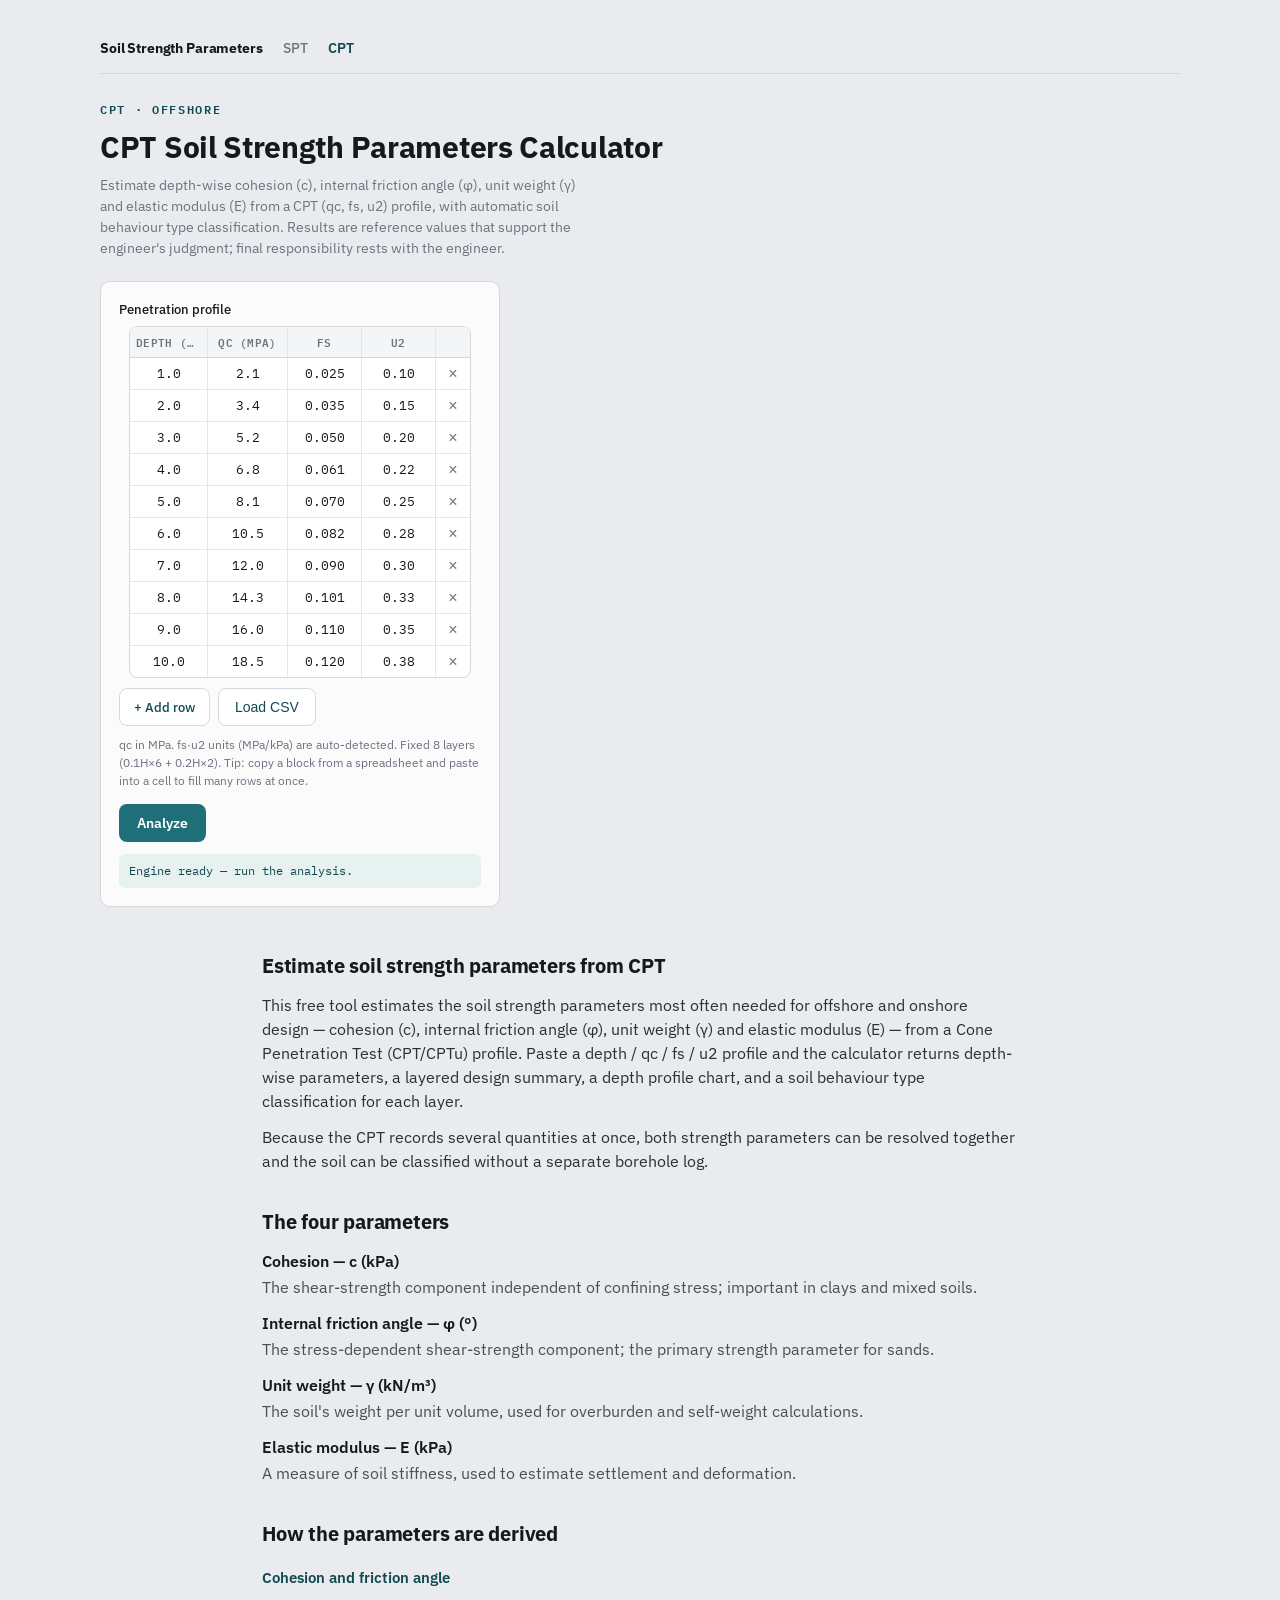
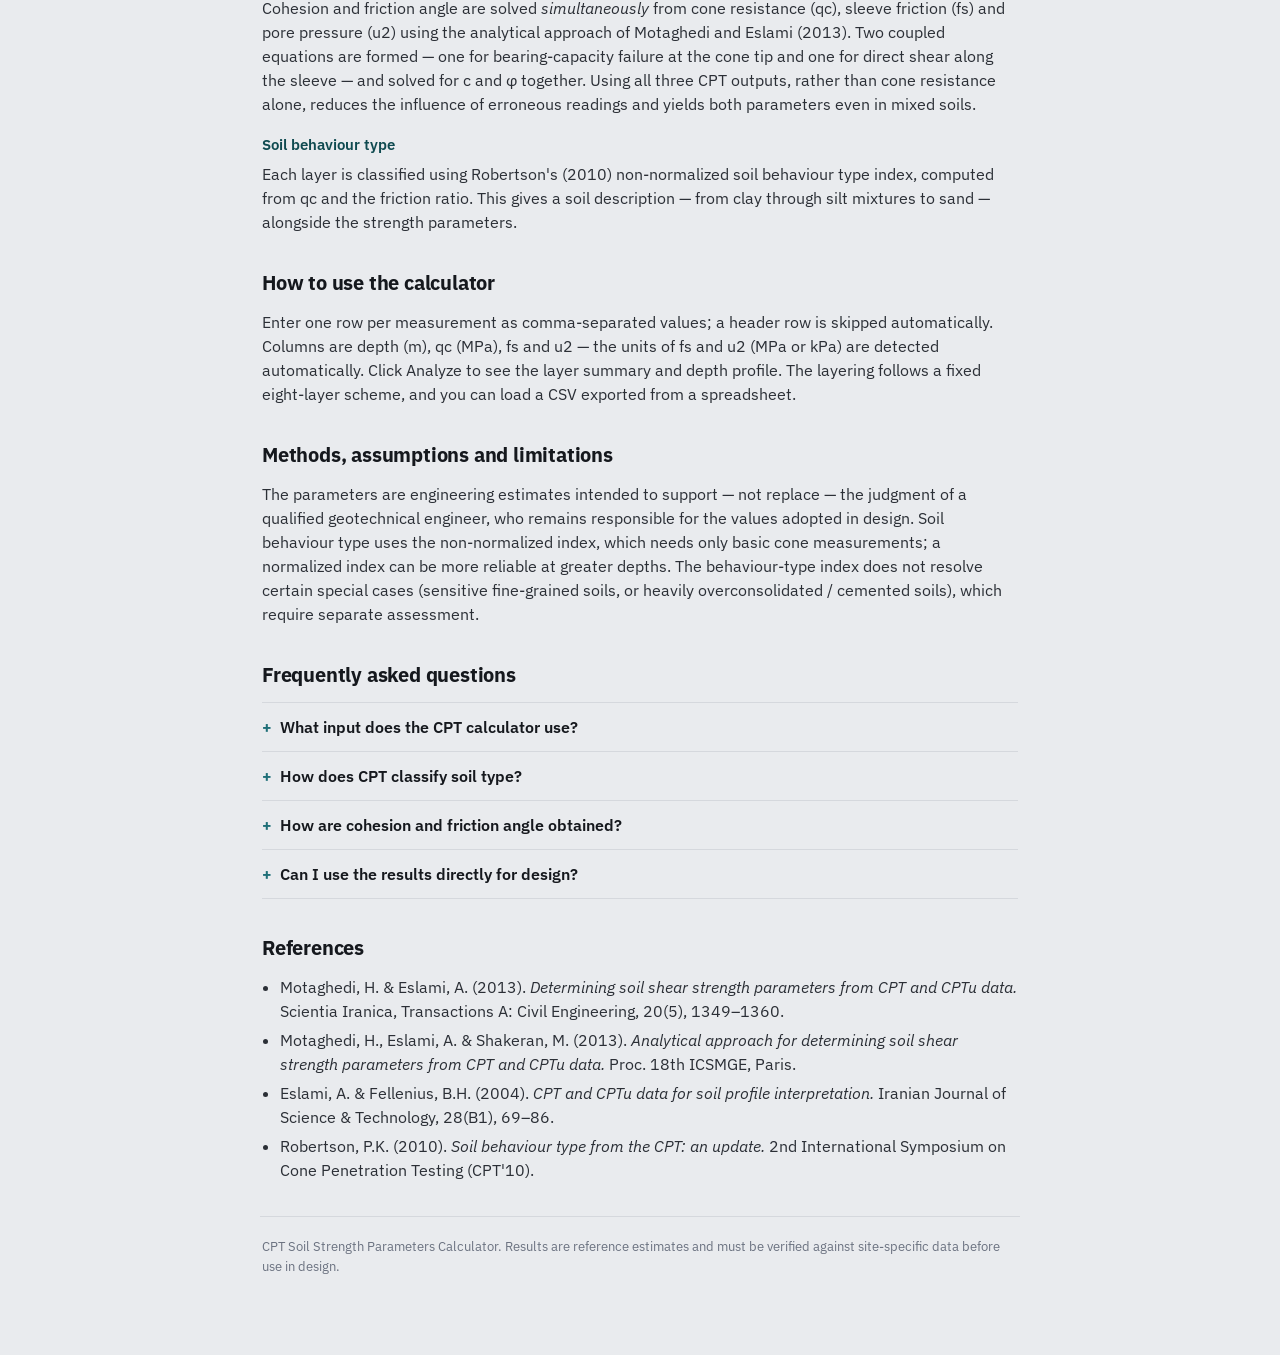
==== commit 977b3583: "equalize SPT/CPT table size, center text" ====
--- a/cpt.html
+++ b/cpt.html
@@ -26,7 +26,7 @@
 <link rel="preconnect" href="https://fonts.googleapis.com">
 <link rel="preconnect" href="https://fonts.gstatic.com" crossorigin>
 <link href="https://fonts.googleapis.com/css2?family=IBM+Plex+Mono:wght@400;500;600&family=IBM+Plex+Sans:wght@400;500;600;700&display=swap" rel="stylesheet">
-<link rel="stylesheet" href="./styles.css?v=6">
+<link rel="stylesheet" href="./styles.css?v=8">
 </head>
 <body>
 <nav class="nav">
@@ -138,13 +138,13 @@
 </footer>
 
 <script type="module">
-  import { initTool } from './app.js?v=6';
+  import { initTool } from './app.js?v=8';
   initTool({
     engine: './cpt_core.js',
     soilColumn: false, sbtColumn: true,
     columns: [
-      { key: 'depth', label: 'Depth (m)', type: 'number', width: 84 },
-      { key: 'qc',    label: 'qc (MPa)',  type: 'number', width: 86 },
+      { key: 'depth', label: 'Depth (m)', type: 'number', width: 78 },
+      { key: 'qc',    label: 'qc (MPa)',  type: 'number', width: 80 },
       { key: 'fs',    label: 'fs',        type: 'number', width: 74 },
       { key: 'u2',    label: 'u2',        type: 'number', width: 74 },
     ],
--- a/styles.css
+++ b/styles.css
@@ -118,11 +118,11 @@
 .grid-row{display:grid;grid-template-columns:var(--cols);border-bottom:1px solid var(--grid)}
 .grid-row:last-child{border-bottom:none}
 .grid-head{background:#F3F5F6;border-bottom:1px solid var(--line)}
-.hcell{padding:7px 6px;color:var(--muted);font-weight:600;font-size:11px;text-transform:uppercase;letter-spacing:.03em;border-right:1px solid var(--grid);white-space:nowrap;overflow:hidden;text-overflow:ellipsis}
+.hcell{padding:7px 6px;color:var(--muted);font-weight:600;font-size:11px;text-transform:uppercase;letter-spacing:.03em;border-right:1px solid var(--grid);white-space:nowrap;overflow:hidden;text-overflow:ellipsis;text-align:center}
 .gcell{border-right:1px solid var(--grid);min-width:0;overflow:hidden}
 .hcell:last-child,.gcell:last-child{border-right:none}
 .gcell.rm{display:flex;align-items:center;justify-content:center}
-.input-grid input,.input-grid select{width:100%;min-width:0;border:none;background:transparent;font-family:var(--mono);font-size:13px;padding:7px 6px;color:var(--ink);box-sizing:border-box}
+.input-grid input,.input-grid select{width:100%;min-width:0;border:none;background:transparent;font-family:var(--mono);font-size:13px;padding:7px 6px;color:var(--ink);box-sizing:border-box;text-align:center}
 .input-grid select{cursor:pointer}
 .input-grid input:focus,.input-grid select:focus{outline:2px solid var(--action);outline-offset:-2px;border-radius:4px}
 .rmbtn{border:none;background:transparent;color:var(--muted);cursor:pointer;font-size:16px;line-height:1;padding:6px 8px}
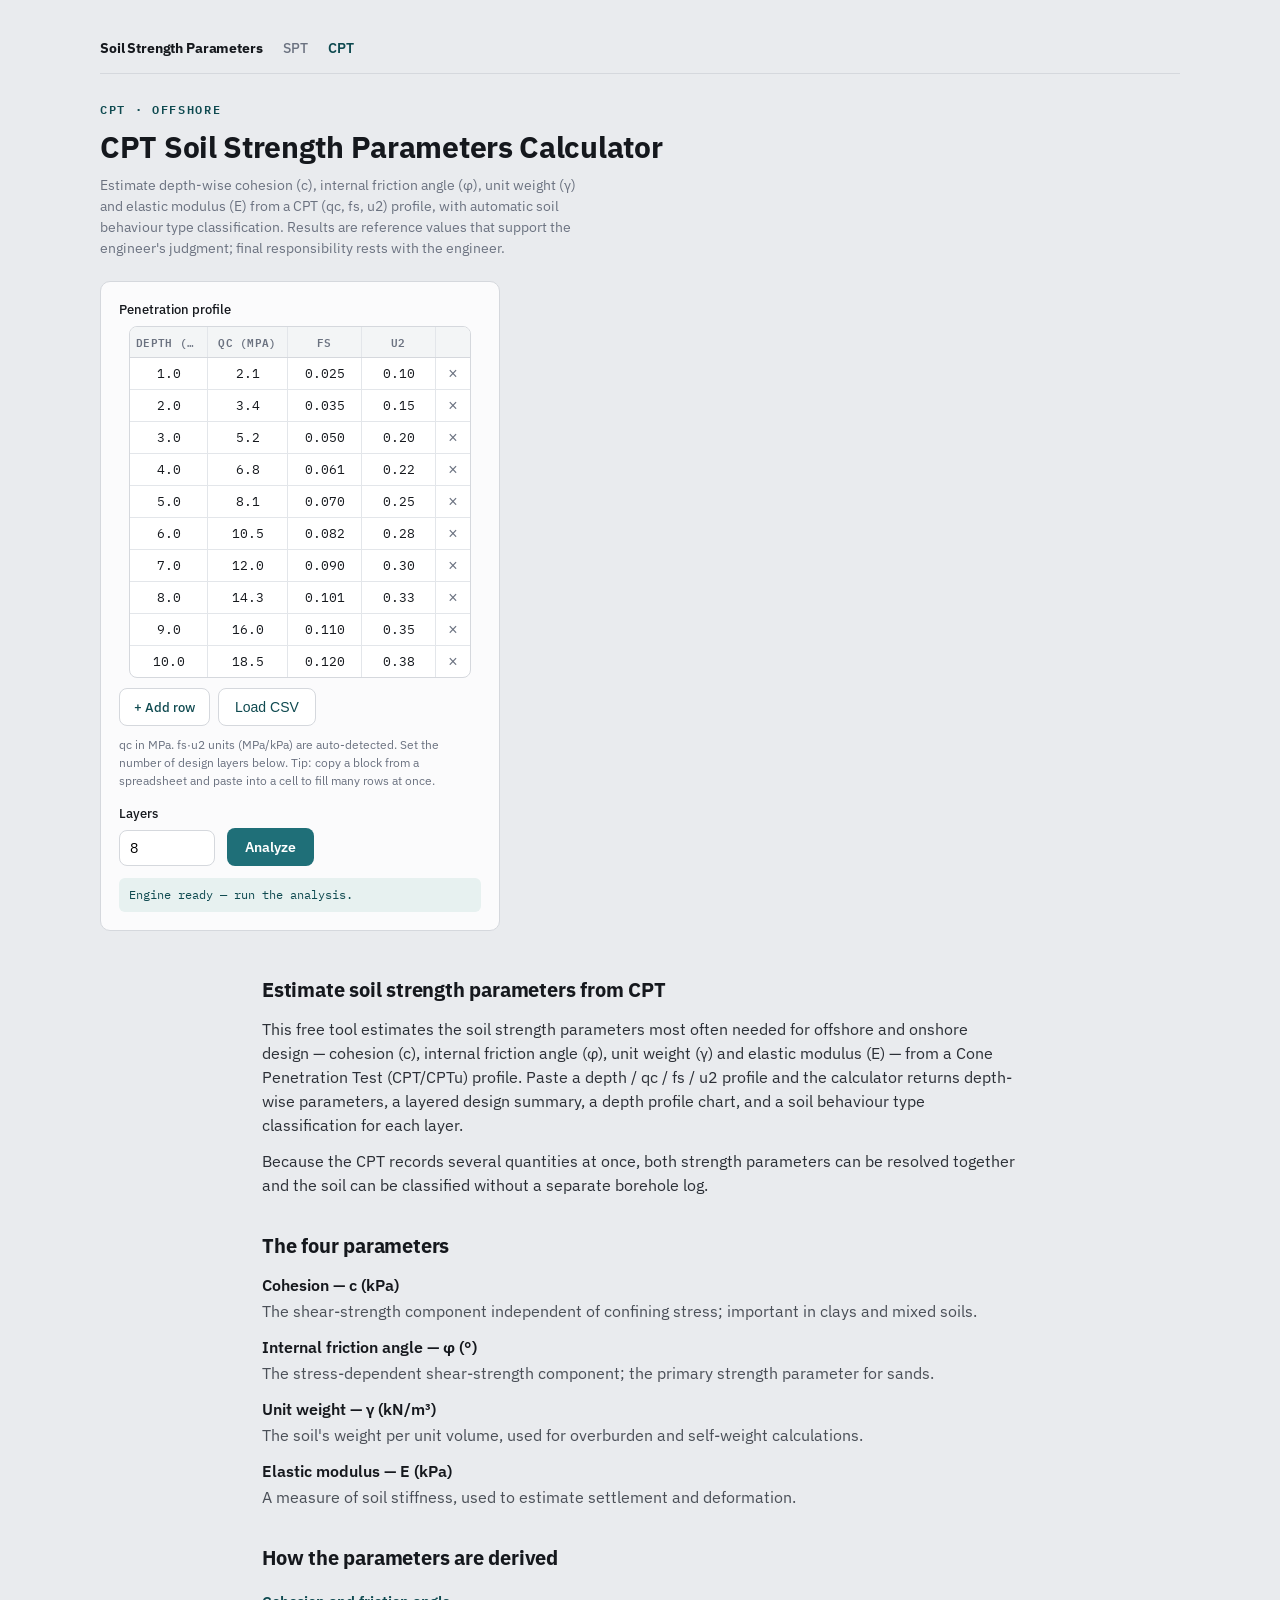
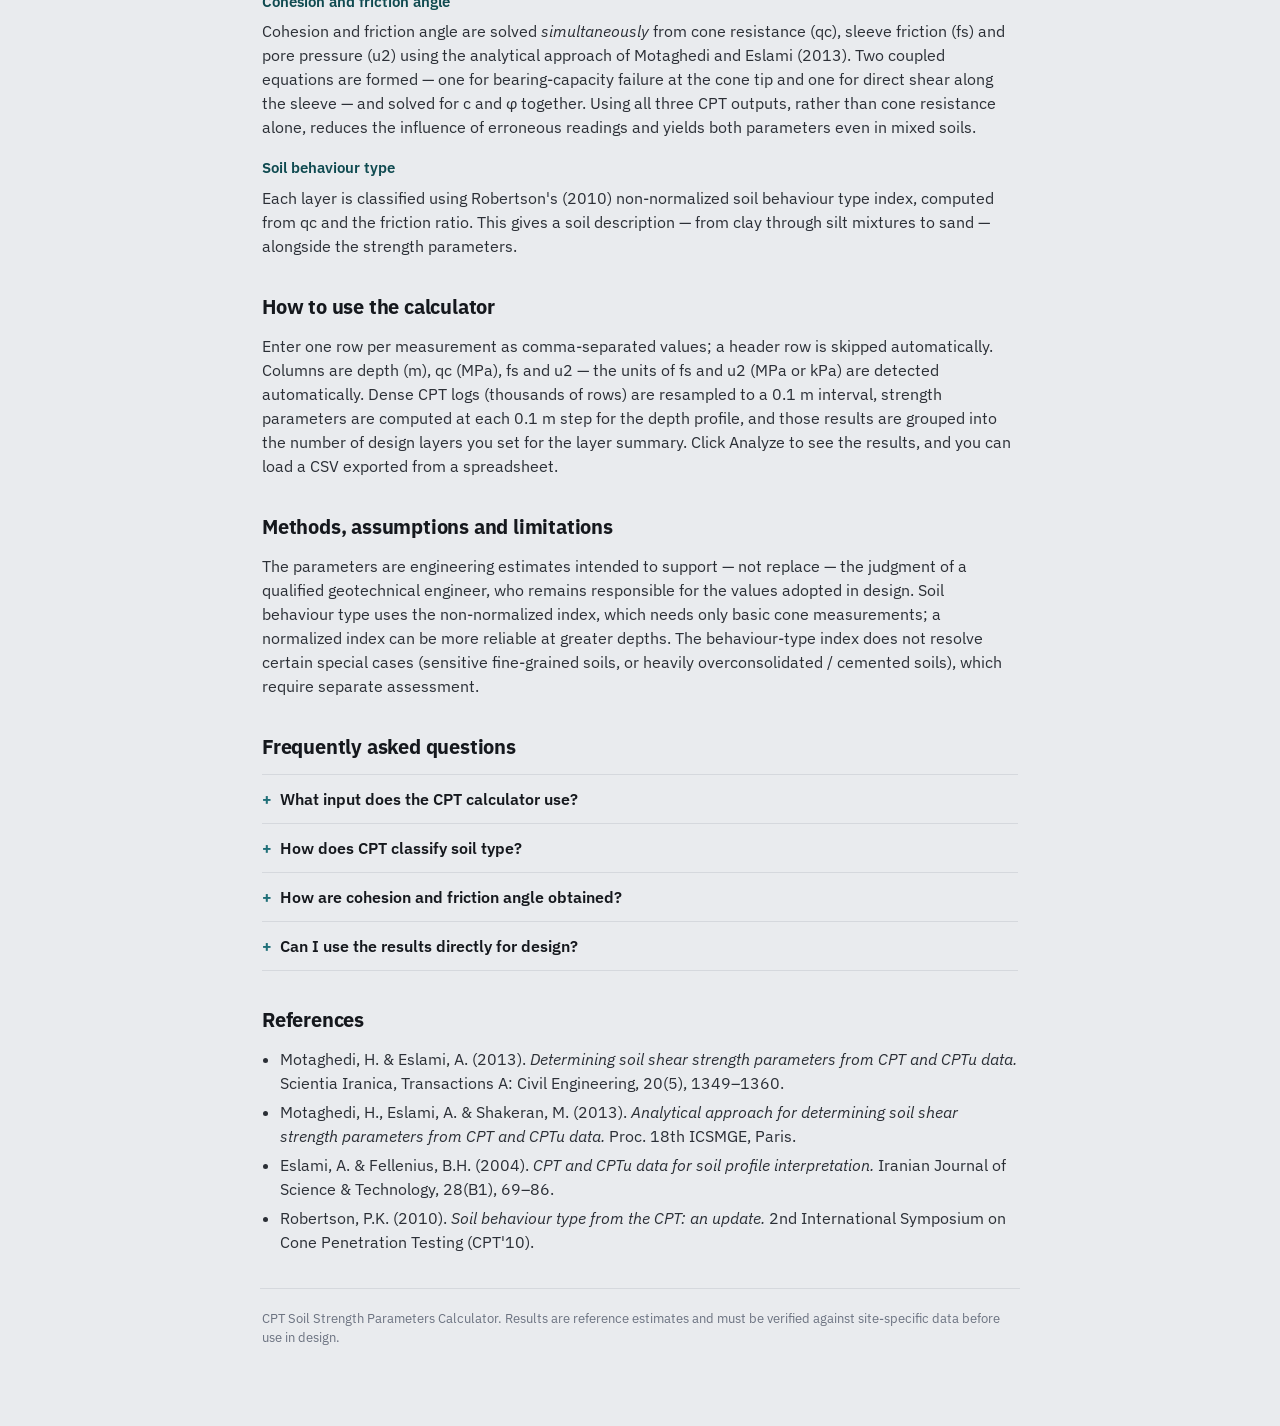
==== commit 4f95db45: "CPT: slice-based engine, variable layers" ====
--- a/cpt.html
+++ b/cpt.html
@@ -26,7 +26,7 @@
 <link rel="preconnect" href="https://fonts.googleapis.com">
 <link rel="preconnect" href="https://fonts.gstatic.com" crossorigin>
 <link href="https://fonts.googleapis.com/css2?family=IBM+Plex+Mono:wght@400;500;600&family=IBM+Plex+Sans:wght@400;500;600;700&display=swap" rel="stylesheet">
-<link rel="stylesheet" href="./styles.css?v=8">
+<link rel="stylesheet" href="./styles.css?v=9">
 </head>
 <body>
 <nav class="nav">
@@ -52,8 +52,12 @@
         <button class="filebtn" id="pick" type="button">Load CSV</button>
         <input id="file" type="file" accept=".csv,text/csv" hidden>
       </div>
-      <p class="hint">qc in MPa. fs·u2 units (MPa/kPa) are auto-detected. Fixed 8 layers (0.1H×6 + 0.2H×2). Tip: copy a block from a spreadsheet and paste into a cell to fill many rows at once.</p>
+      <p class="hint">qc in MPa. fs·u2 units (MPa/kPa) are auto-detected. Set the number of design layers below. Tip: copy a block from a spreadsheet and paste into a cell to fill many rows at once.</p>
       <div class="row">
+        <div class="num">
+          <label class="field" for="layers" style="margin:0">Layers</label>
+          <input id="layers" type="number" min="1" max="30" value="8">
+        </div>
         <button class="go" id="run" disabled>Analyze</button>
       </div>
       <div id="status" class="status warn">Loading engine…</div>
@@ -99,7 +103,7 @@
 
     <section>
       <h2>How to use the calculator</h2>
-      <p>Enter one row per measurement as comma-separated values; a header row is skipped automatically. Columns are depth (m), qc (MPa), fs and u2 — the units of fs and u2 (MPa or kPa) are detected automatically. Click Analyze to see the layer summary and depth profile. The layering follows a fixed eight-layer scheme, and you can load a CSV exported from a spreadsheet.</p>
+      <p>Enter one row per measurement as comma-separated values; a header row is skipped automatically. Columns are depth (m), qc (MPa), fs and u2 — the units of fs and u2 (MPa or kPa) are detected automatically. Dense CPT logs (thousands of rows) are resampled to a 0.1 m interval, strength parameters are computed at each 0.1 m step for the depth profile, and those results are grouped into the number of design layers you set for the layer summary. Click Analyze to see the results, and you can load a CSV exported from a spreadsheet.</p>
     </section>
 
     <section>
@@ -138,7 +142,7 @@
 </footer>
 
 <script type="module">
-  import { initTool } from './app.js?v=8';
+  import { initTool } from './app.js?v=9';
   initTool({
     engine: './cpt_core.js',
     soilColumn: false, sbtColumn: true,
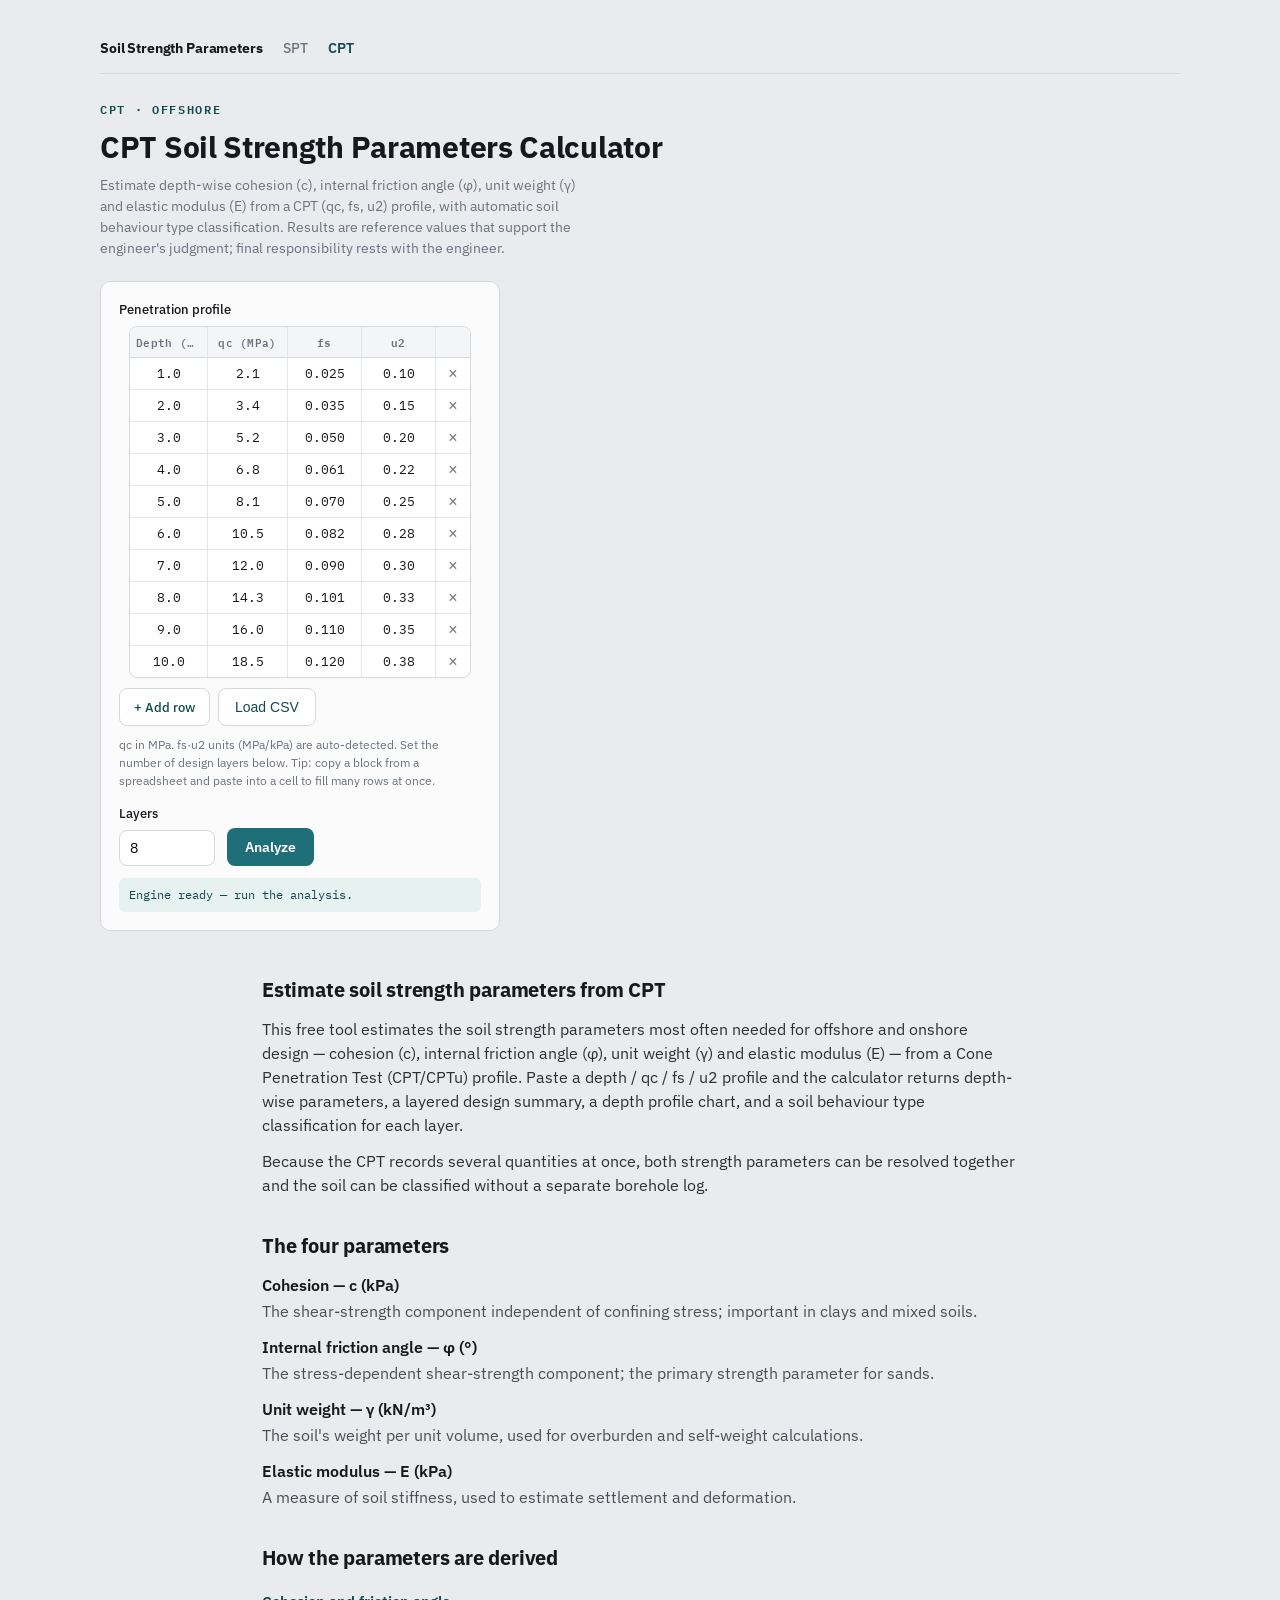
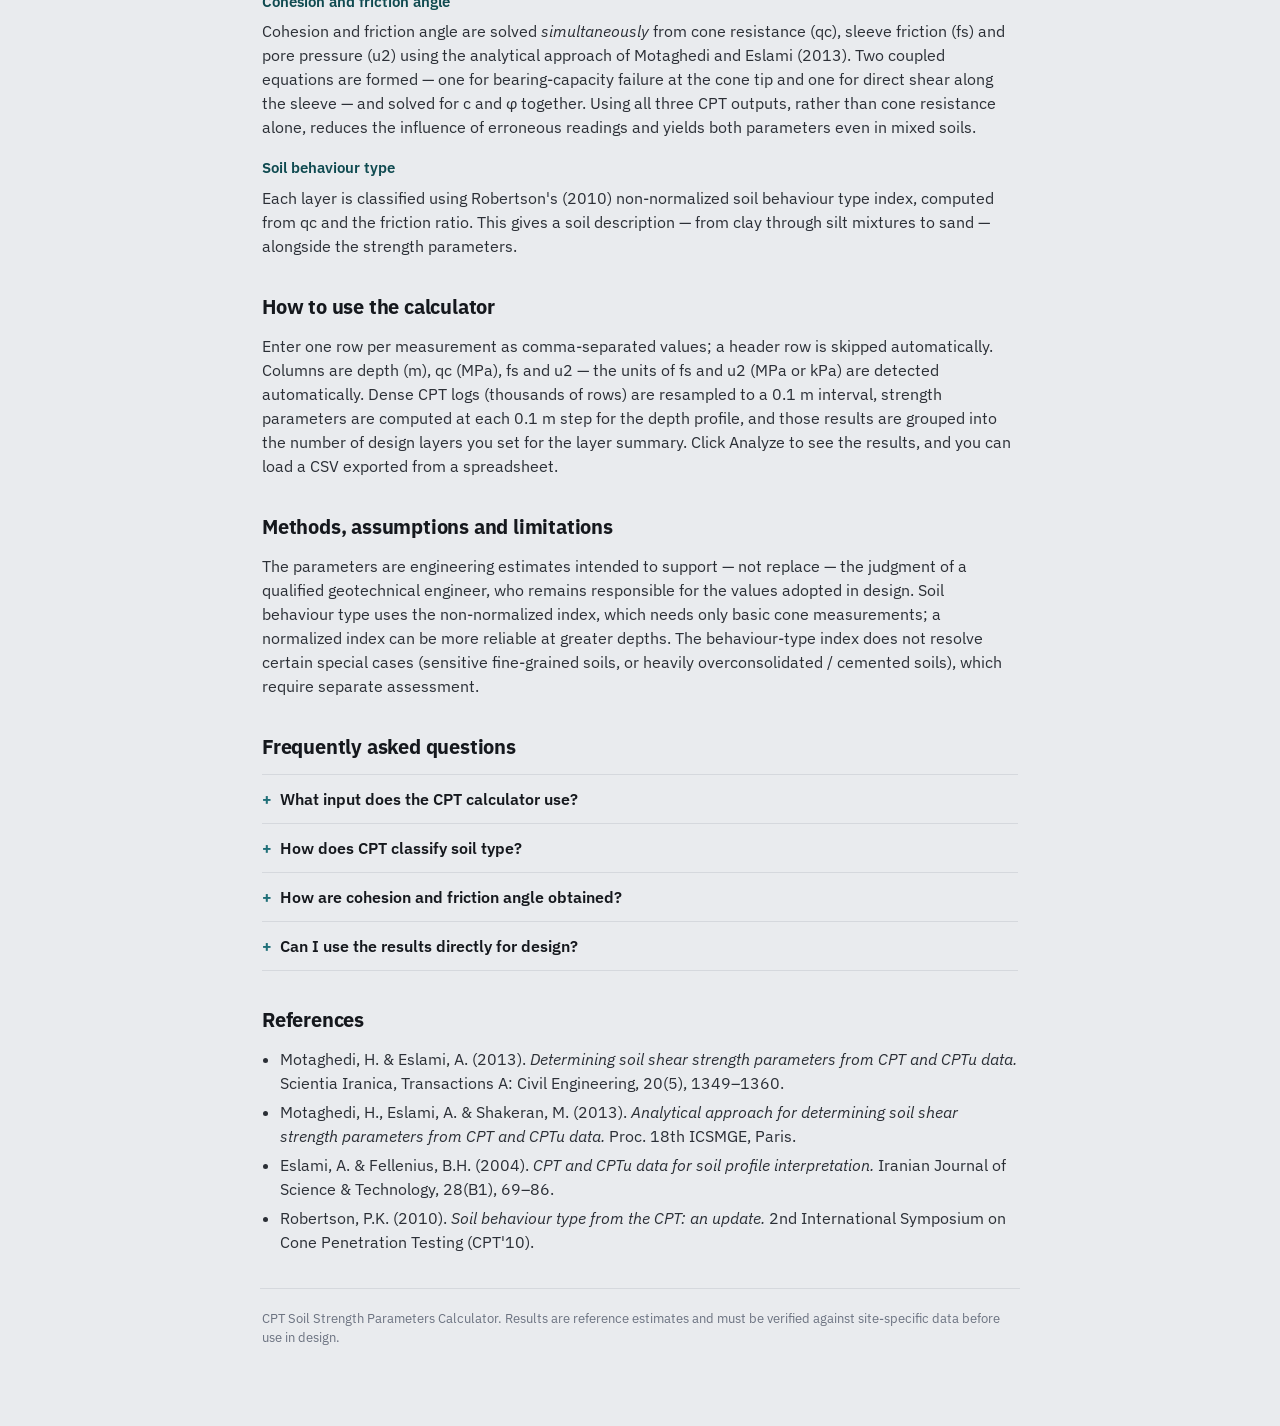
==== commit b4208ca5: "unmuppercase input table headers" ====
--- a/cpt.html
+++ b/cpt.html
@@ -26,7 +26,7 @@
 <link rel="preconnect" href="https://fonts.googleapis.com">
 <link rel="preconnect" href="https://fonts.gstatic.com" crossorigin>
 <link href="https://fonts.googleapis.com/css2?family=IBM+Plex+Mono:wght@400;500;600&family=IBM+Plex+Sans:wght@400;500;600;700&display=swap" rel="stylesheet">
-<link rel="stylesheet" href="./styles.css?v=9">
+<link rel="stylesheet" href="./styles.css?v=11">
 </head>
 <body>
 <nav class="nav">
@@ -142,7 +142,7 @@
 </footer>
 
 <script type="module">
-  import { initTool } from './app.js?v=9';
+  import { initTool } from './app.js?v=11';
   initTool({
     engine: './cpt_core.js',
     soilColumn: false, sbtColumn: true,
--- a/styles.css
+++ b/styles.css
@@ -79,7 +79,7 @@
 .scroll{overflow-x:auto}
 table{border-collapse:collapse;width:100%;font-family:var(--mono);font-size:13px;min-width:520px}
 th,td{text-align:right;padding:7px 12px;border-bottom:1px solid var(--grid);white-space:nowrap}
-th{color:var(--muted);font-weight:600;font-size:11px;letter-spacing:.04em;text-transform:uppercase;border-bottom:1px solid var(--line)}
+th{color:var(--muted);font-weight:600;font-size:11px;letter-spacing:.04em;border-bottom:1px solid var(--line)}
 th.l,td.l{text-align:left}
 td.soil-clay{color:var(--clay);font-weight:600}
 td.soil-sand{color:var(--sand);font-weight:600}
@@ -118,7 +118,7 @@
 .grid-row{display:grid;grid-template-columns:var(--cols);border-bottom:1px solid var(--grid)}
 .grid-row:last-child{border-bottom:none}
 .grid-head{background:#F3F5F6;border-bottom:1px solid var(--line)}
-.hcell{padding:7px 6px;color:var(--muted);font-weight:600;font-size:11px;text-transform:uppercase;letter-spacing:.03em;border-right:1px solid var(--grid);white-space:nowrap;overflow:hidden;text-overflow:ellipsis;text-align:center}
+.hcell{padding:7px 6px;color:var(--muted);font-weight:600;font-size:11px;letter-spacing:.03em;border-right:1px solid var(--grid);white-space:nowrap;overflow:hidden;text-overflow:ellipsis;text-align:center}
 .gcell{border-right:1px solid var(--grid);min-width:0;overflow:hidden}
 .hcell:last-child,.gcell:last-child{border-right:none}
 .gcell.rm{display:flex;align-items:center;justify-content:center}
